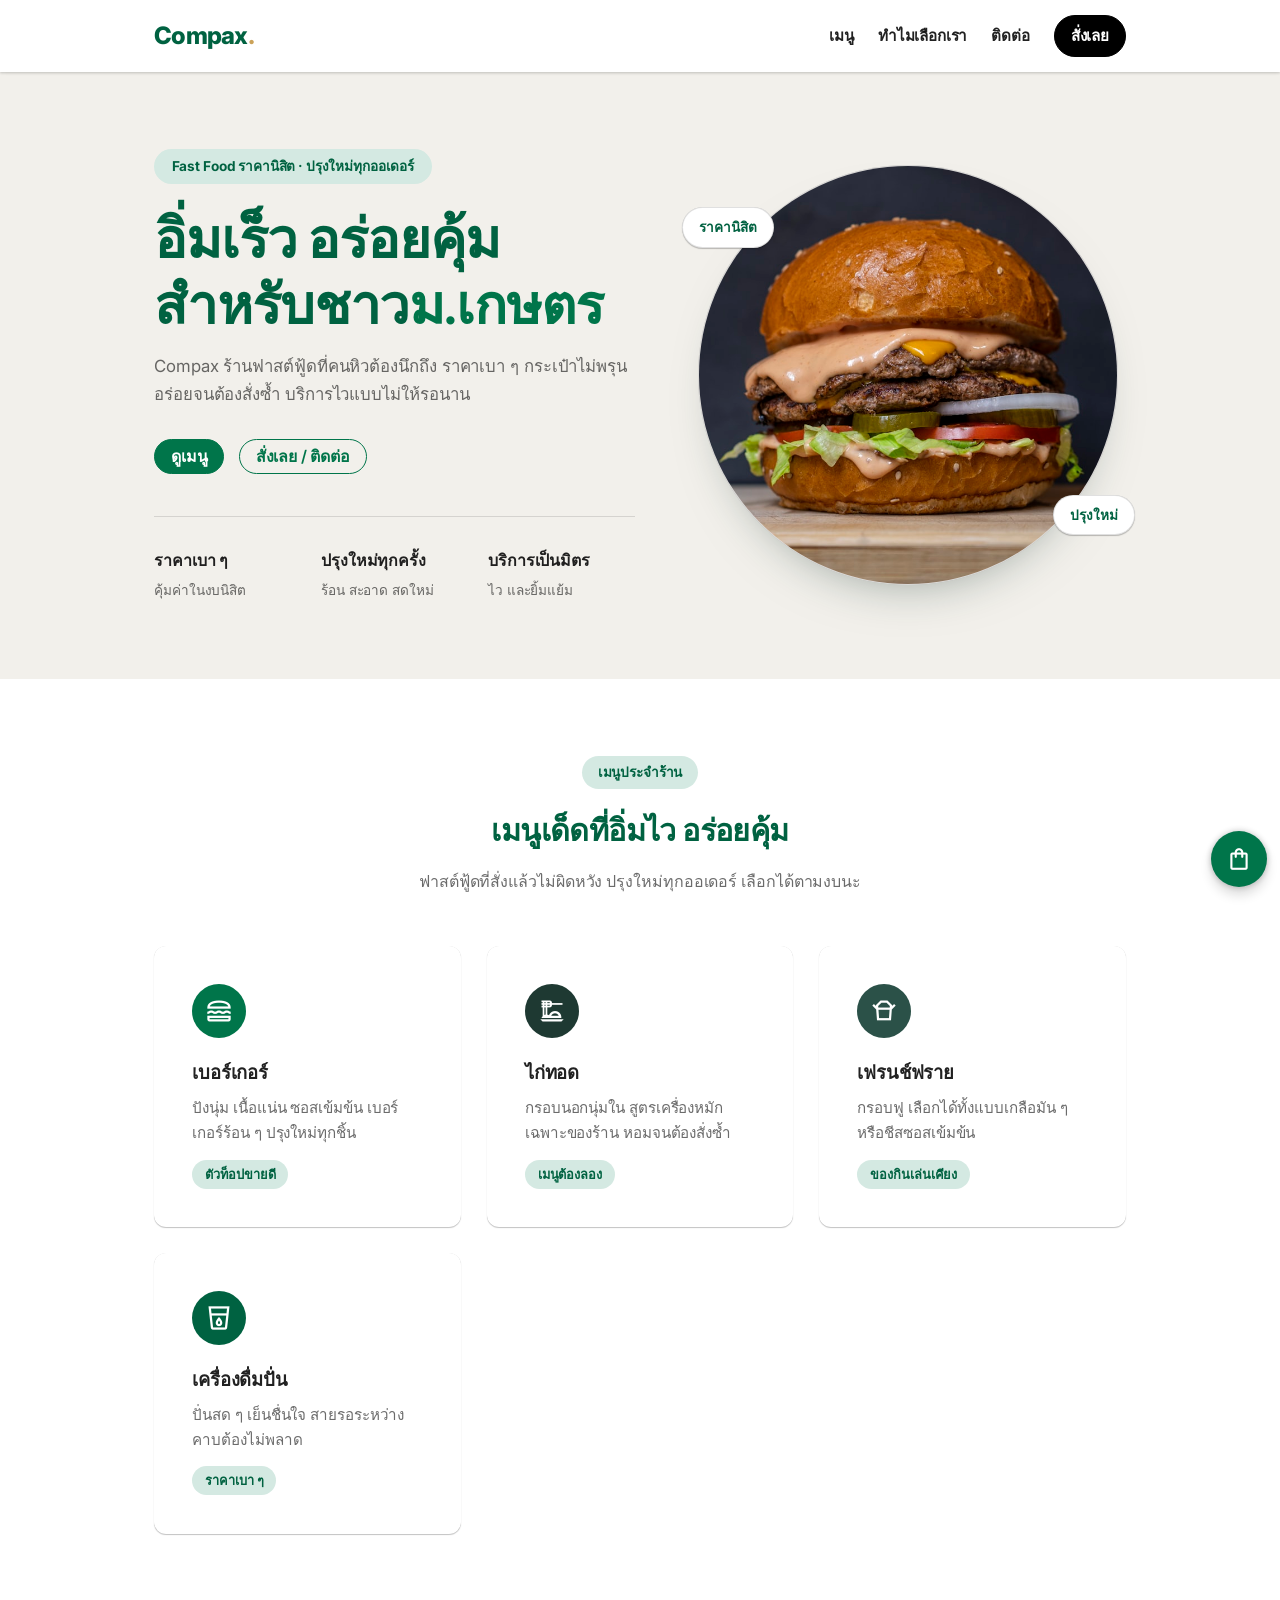
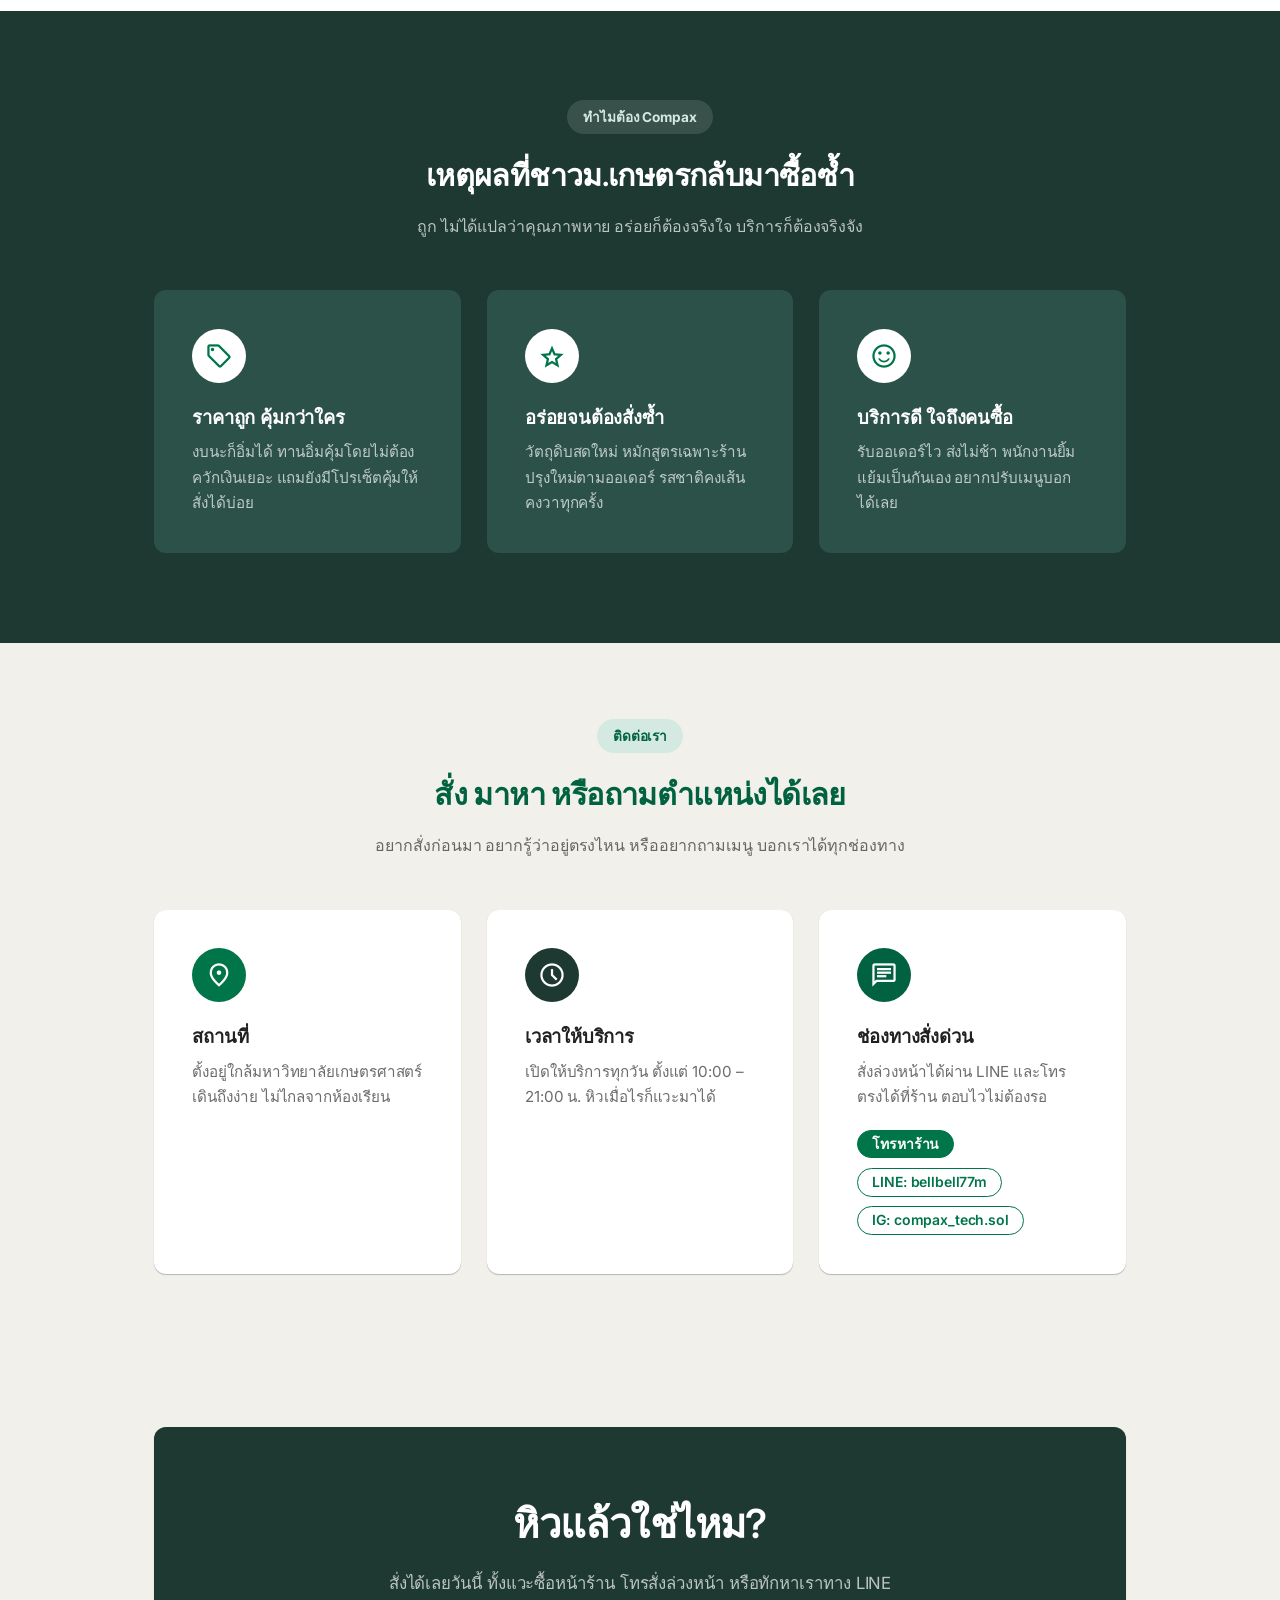
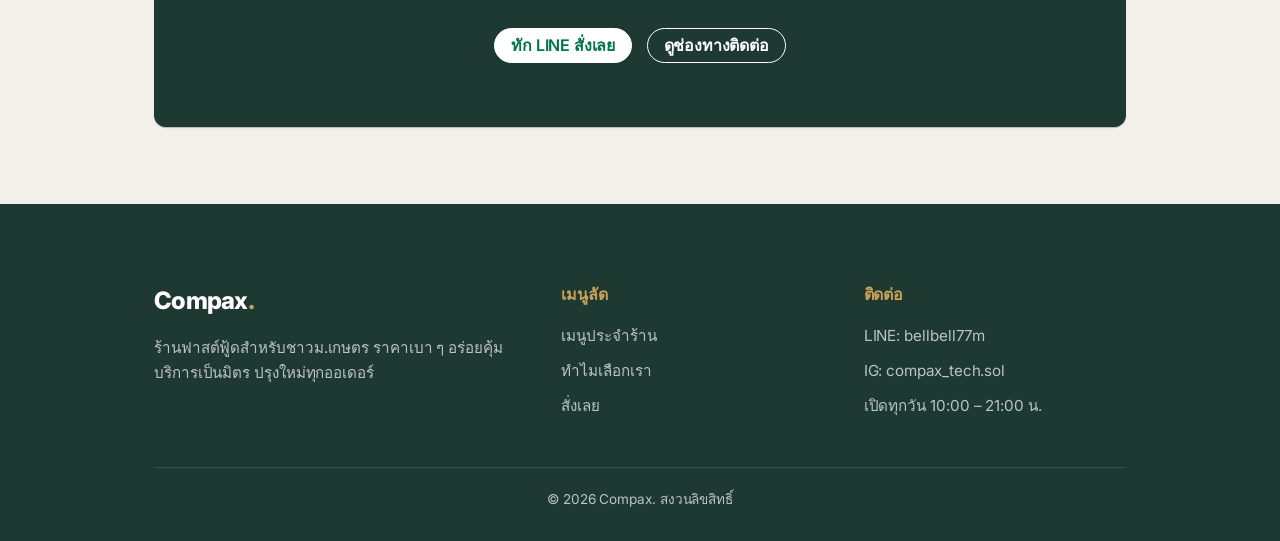
==== index.html @ 062c390a "Update my first website" ====
<!DOCTYPE html>
<html lang="th">
<head>
  <meta charset="UTF-8" />
  <meta name="viewport" content="width=device-width, initial-scale=1.0" />
  <title>Compax — Fast Food ราคานิสิต สำหรับชาวม.เกษตร</title>
  <meta name="description" content="Compax ร้านอาหารฟาสต์ฟู้ด ราคาถูก อร่อย บริการดี ปรุงใหม่ทุกออเดอร์ สำหรับนิสิตมหาวิทยาลัยเกษตรศาสตร์" />
  <link rel="preconnect" href="https://fonts.googleapis.com" />
  <link rel="preconnect" href="https://fonts.gstatic.com" crossorigin />
  <link href="https://fonts.googleapis.com/css2?family=Inter:wght@400;500;600;700;800&display=swap" rel="stylesheet" />
  <link href="https://fonts.googleapis.com/css2?family=Material+Symbols+Outlined:opsz,wght,FILL,GRAD@20..48,100..700,0..1,-50..200" rel="stylesheet" />
  <link rel="stylesheet" href="styles.css" />
</head>
<body>

  <header class="site-header">
    <div class="container header-inner">
      <a href="#hero" class="logo">Compax<span>.</span></a>
      <nav class="nav" id="nav" aria-label="เมนูหลัก">
        <a href="#services">เมนู</a>
        <a href="#why">ทำไมเลือกเรา</a>
        <a href="#contact">ติดต่อ</a>
        <a href="#cta" class="nav-cta">สั่งเลย</a>
      </nav>
      <button class="nav-toggle" id="navToggle" aria-label="เปิดหรือปิดเมนู" aria-expanded="false" aria-controls="nav">
        <span></span><span></span><span></span>
      </button>
    </div>
  </header>

  <main>

    <section class="hero" id="hero">
      <div class="container hero-inner">
        <div class="hero-content">
          <p class="hero-badge">Fast Food ราคานิสิต &middot; ปรุงใหม่ทุกออเดอร์</p>
          <h1>อิ่มเร็ว อร่อยคุ้ม สำหรับชาว<span class="highlight">ม.เกษตร</span></h1>
          <p class="hero-sub">Compax ร้านฟาสต์ฟู้ดที่คนหิวต้องนึกถึง ราคาเบา ๆ กระเป๋าไม่พรุน อร่อยจนต้องสั่งซ้ำ บริการไวแบบไม่ให้รอนาน</p>
          <div class="hero-actions">
            <a href="#services" class="btn btn-primary">ดูเมนู</a>
            <a href="#contact" class="btn btn-ghost">สั่งเลย / ติดต่อ</a>
          </div>
          <ul class="hero-stats">
            <li><strong>ราคาเบา ๆ</strong><span>คุ้มค่าในงบนิสิต</span></li>
            <li><strong>ปรุงใหม่ทุกครั้ง</strong><span>ร้อน สะอาด สดใหม่</span></li>
            <li><strong>บริการเป็นมิตร</strong><span>ไว และยิ้มแย้ม</span></li>
          </ul>
        </div>

        <div class="hero-visual">
          <div class="plate">
            <img src="assets/hero-burger.jpg" alt="เบอร์เกอร์" />
          </div>
          <span class="chip chip-a">ราคานิสิต</span>
          <span class="chip chip-b">ปรุงใหม่</span>
        </div>
      </div>
    </section>

    <section class="section" id="services">
      <div class="container">
        <div class="section-head">
          <span class="eyebrow">เมนูประจำร้าน</span>
          <h2>เมนูเด็ดที่อิ่มไว อร่อยคุ้ม</h2>
          <p>ฟาสต์ฟู้ดที่สั่งแล้วไม่ผิดหวัง ปรุงใหม่ทุกออเดอร์ เลือกได้ตามงบนะ</p>
        </div>
        <div class="grid-cards">
          <article class="card">
            <div class="card-icon icon-green">
              <span class="material-symbols-outlined" aria-hidden="true">lunch_dining</span>
            </div>
            <h3>เบอร์เกอร์</h3>
            <p>ปังนุ่ม เนื้อแน่น ซอสเข้มข้น เบอร์เกอร์ร้อน ๆ ปรุงใหม่ทุกชิ้น</p>
            <span class="card-tag">ตัวท็อปขายดี</span>
          </article>
          <article class="card">
            <div class="card-icon icon-amber">
              <span class="material-symbols-outlined" aria-hidden="true">dinner_dining</span>
            </div>
            <h3>ไก่ทอด</h3>
            <p>กรอบนอกนุ่มใน สูตรเครื่องหมักเฉพาะของร้าน หอมจนต้องสั่งซ้ำ</p>
            <span class="card-tag">เมนูต้องลอง</span>
          </article>
          <article class="card">
            <div class="card-icon icon-red">
              <span class="material-symbols-outlined" aria-hidden="true">takeout_dining</span>
            </div>
            <h3>เฟรนช์ฟราย</h3>
            <p>กรอบฟู เลือกได้ทั้งแบบเกลือมัน ๆ หรือชีสซอสเข้มข้น</p>
            <span class="card-tag">ของกินเล่นเคียง</span>
          </article>
          <article class="card">
            <div class="card-icon icon-blue">
              <span class="material-symbols-outlined" aria-hidden="true">local_drink</span>
            </div>
            <h3>เครื่องดื่มปั่น</h3>
            <p>ปั่นสด ๆ เย็นชื่นใจ สายรอระหว่างคาบต้องไม่พลาด</p>
            <span class="card-tag">ราคาเบา ๆ</span>
          </article>
        </div>
      </div>
    </section>

    <section class="section section-why" id="why">
      <div class="container">
        <div class="section-head">
          <span class="eyebrow eyebrow-inverse">ทำไมต้อง Compax</span>
          <h2>เหตุผลที่ชาวม.เกษตรกลับมาซื้อซ้ำ</h2>
          <p>ถูก ไม่ได้แปลว่าคุณภาพหาย อร่อยก็ต้องจริงใจ บริการก็ต้องจริงจัง</p>
        </div>
        <div class="grid-cards">
          <article class="card card-dark">
            <div class="card-icon icon-green">
              <span class="material-symbols-outlined" aria-hidden="true">sell</span>
            </div>
            <h3>ราคาถูก คุ้มกว่าใคร</h3>
            <p>งบนะก็อิ่มได้ ทานอิ่มคุ้มโดยไม่ต้องควักเงินเยอะ แถมยังมีโปรเซ็ตคุ้มให้สั่งได้บ่อย</p>
          </article>
          <article class="card card-dark">
            <div class="card-icon icon-amber">
              <span class="material-symbols-outlined" aria-hidden="true">star</span>
            </div>
            <h3>อร่อยจนต้องสั่งซ้ำ</h3>
            <p>วัตถุดิบสดใหม่ หมักสูตรเฉพาะร้าน ปรุงใหม่ตามออเดอร์ รสชาติคงเส้นคงวาทุกครั้ง</p>
          </article>
          <article class="card card-dark">
            <div class="card-icon icon-teal">
              <span class="material-symbols-outlined" aria-hidden="true">sentiment_satisfied</span>
            </div>
            <h3>บริการดี ใจถึงคนซื้อ</h3>
            <p>รับออเดอร์ไว ส่งไม่ช้า พนักงานยิ้มแย้มเป็นกันเอง อยากปรับเมนูบอกได้เลย</p>
          </article>
        </div>
      </div>
    </section>

    <section class="section section-cream" id="contact">
      <div class="container">
        <div class="section-head">
          <span class="eyebrow">ติดต่อเรา</span>
          <h2>สั่ง มาหา หรือถามตำแหน่งได้เลย</h2>
          <p>อยากสั่งก่อนมา อยากรู้ว่าอยู่ตรงไหน หรืออยากถามเมนู บอกเราได้ทุกช่องทาง</p>
        </div>
        <div class="grid-cards">
          <article class="card">
            <div class="card-icon icon-green">
              <span class="material-symbols-outlined" aria-hidden="true">location_on</span>
            </div>
            <h3>สถานที่</h3>
            <p>ตั้งอยู่ใกล้มหาวิทยาลัยเกษตรศาสตร์ เดินถึงง่าย ไม่ไกลจากห้องเรียน</p>
          </article>
          <article class="card">
            <div class="card-icon icon-amber">
              <span class="material-symbols-outlined" aria-hidden="true">schedule</span>
            </div>
            <h3>เวลาให้บริการ</h3>
            <p>เปิดให้บริการทุกวัน ตั้งแต่ 10:00 – 21:00 น. หิวเมื่อไรก็แวะมาได้</p>
          </article>
          <article class="card">
            <div class="card-icon icon-blue">
              <span class="material-symbols-outlined" aria-hidden="true">chat</span>
            </div>
            <h3>ช่องทางสั่งด่วน</h3>
            <p>สั่งล่วงหน้าได้ผ่าน LINE และโทรตรงได้ที่ร้าน ตอบไวไม่ต้องรอ</p>
            <div class="contact-links">
              <a href="tel:0000000000" class="btn btn-small btn-primary">โทรหาร้าน</a>
              <a href="https://line.me/ti/p/bellbell77m" class="btn btn-small btn-ghost">LINE: bellbell77m</a>
              <a href="https://instagram.com/compax_tech.sol" class="btn btn-small btn-ghost">IG: compax_tech.sol</a>
            </div>
          </article>
        </div>
      </div>
    </section>

    <section class="section section-cream" id="cta">
      <div class="container">
        <div class="cta-banner">
          <h2>หิวแล้วใช่ไหม?</h2>
          <p>สั่งได้เลยวันนี้ ทั้งแวะซื้อหน้าร้าน โทรสั่งล่วงหน้า หรือทักหาเราทาง LINE</p>
          <div class="cta-actions">
            <a href="https://line.me/ti/p/bellbell77m" class="btn btn-accent">ทัก LINE สั่งเลย</a>
            <a href="#contact" class="btn btn-light">ดูช่องทางติดต่อ</a>
          </div>
        </div>
      </div>
    </section>

  </main>

  <footer class="site-footer">
    <div class="container">
      <div class="footer-grid">
        <div class="footer-brand">
          <a href="#hero" class="logo logo-footer">Compax<span>.</span></a>
          <p>ร้านฟาสต์ฟู้ดสำหรับชาวม.เกษตร ราคาเบา ๆ อร่อยคุ้ม บริการเป็นมิตร ปรุงใหม่ทุกออเดอร์</p>
        </div>
        <div class="footer-col">
          <h4>เมนูลัด</h4>
          <ul>
            <li><a href="#services">เมนูประจำร้าน</a></li>
            <li><a href="#why">ทำไมเลือกเรา</a></li>
            <li><a href="#cta">สั่งเลย</a></li>
          </ul>
        </div>
        <div class="footer-col">
          <h4>ติดต่อ</h4>
          <ul>
            <li>LINE: bellbell77m</li>
            <li>IG: compax_tech.sol</li>
            <li>เปิดทุกวัน 10:00 – 21:00 น.</li>
          </ul>
        </div>
      </div>
      <div class="footer-bottom">
        <p>&copy; 2026 Compax. สงวนลิขสิทธิ์</p>
      </div>
    </div>
  </footer>

  <a class="frap" href="https://line.me/ti/p/bellbell77m" aria-label="สั่งผ่าน LINE">
    <span class="material-symbols-outlined" aria-hidden="true">shopping_bag</span>
  </a>

  <script src="main.js"></script>
</body>
</html>
---- styles.css ----
:root {
  --starbucks: #006241;
  --accent: #00754a;
  --house: #1e3932;
  --uplift: #2b5148;
  --green-light: #d4e9e2;
  --cream: #f2f0eb;
  --ceramic: #edebe9;
  --cool: #f9f9f9;
  --gold: #cba258;
  --ink: rgba(0, 0, 0, 0.87);
  --ink-soft: rgba(0, 0, 0, 0.58);
  --white-soft: rgba(255, 255, 255, 0.7);
  --card-shadow: 0 0 0.5px rgba(0, 0, 0, 0.14), 0 1px 1px rgba(0, 0, 0, 0.24);
  --nav-shadow: 0 1px 3px rgba(0, 0, 0, 0.1), 0 2px 2px rgba(0, 0, 0, 0.06), 0 0 2px rgba(0, 0, 0, 0.07);
  --frap-shadow: 0 0 6px rgba(0, 0, 0, 0.24), 0 8px 12px rgba(0, 0, 0, 0.14);
  --space-2: 0.8rem;
  --space-3: 1.6rem;
  --space-4: 2.4rem;
  --space-5: 3.2rem;
  --space-7: 4.8rem;
}

* {
  margin: 0;
  padding: 0;
  box-sizing: border-box;
}

html {
  scroll-behavior: smooth;
}

body {
  font-family: "Inter", "Helvetica Neue", Helvetica, Arial, "Sukhumvit Set", "Leelawadee UI", "Noto Sans Thai", system-ui, sans-serif;
  color: var(--ink);
  background: var(--cream);
  line-height: 1.65;
  letter-spacing: -0.005em;
  -webkit-font-smoothing: antialiased;
}

img,
svg {
  display: block;
  max-width: 100%;
}

a {
  text-decoration: none;
  color: inherit;
}

ul {
  list-style: none;
}

section {
  scroll-margin-top: 88px;
}

a:focus-visible,
button:focus-visible {
  outline: 3px solid rgba(0, 117, 74, 0.45);
  outline-offset: 2px;
}

.container {
  width: 100%;
  max-width: 1100px;
  margin: 0 auto;
  padding: 0 var(--space-3);
}

@media (min-width: 768px) {
  .container {
    padding: 0 var(--space-4);
  }
}

@media (min-width: 1024px) {
  .container {
    padding: 0 4rem;
  }
}

/* ===== Buttons ===== */

.btn {
  display: inline-flex;
  align-items: center;
  justify-content: center;
  gap: 0.5rem;
  padding: 7px 16px;
  border-radius: 50px;
  font-family: inherit;
  font-weight: 600;
  font-size: 16px;
  letter-spacing: -0.01em;
  line-height: 1.2;
  cursor: pointer;
  transition: all 0.2s ease;
}

.btn:hover {
  filter: brightness(0.94);
}

.btn:active {
  transform: scale(0.95);
}

.btn-primary {
  background: var(--accent);
  color: #ffffff;
  border: 1px solid var(--accent);
}

.btn-ghost {
  background: transparent;
  color: var(--accent);
  border: 1px solid var(--accent);
}

.btn-accent {
  background: #ffffff;
  color: var(--accent);
  border: 1px solid #ffffff;
}

.btn-light {
  background: transparent;
  color: #ffffff;
  border: 1px solid #ffffff;
}

.btn-small {
  padding: 5px 14px;
  font-size: 14px;
}

/* ===== Header ===== */

.site-header {
  position: sticky;
  top: 0;
  z-index: 50;
  background: #ffffff;
  box-shadow: var(--nav-shadow);
}

.header-inner {
  display: flex;
  align-items: center;
  justify-content: space-between;
  height: 72px;
  position: relative;
}

.logo {
  font-size: 1.5rem;
  font-weight: 800;
  letter-spacing: -0.03em;
  color: var(--starbucks);
}

.logo span {
  color: var(--gold);
}

.nav {
  display: flex;
  align-items: center;
  gap: 1.5rem;
}

.nav a {
  font-weight: 600;
  color: var(--ink);
  font-size: 0.95rem;
  letter-spacing: -0.01em;
  transition: color 0.2s ease;
}

.nav a:hover {
  color: var(--accent);
}

.nav .nav-cta {
  background: #000000;
  color: #ffffff;
  border: 1px solid #000000;
  padding: 7px 16px;
  border-radius: 50px;
}

.nav .nav-cta:hover {
  filter: brightness(0.9);
  color: #ffffff;
}

.nav-toggle {
  display: none;
  background: none;
  border: 0;
  cursor: pointer;
  width: 42px;
  height: 42px;
  flex-direction: column;
  align-items: center;
  justify-content: center;
  gap: 5px;
  padding: 0;
}

.nav-toggle span {
  display: block;
  width: 22px;
  height: 2.2px;
  background: var(--ink);
  border-radius: 2px;
  transition: transform 0.25s ease, opacity 0.25s ease;
}

.nav-toggle.active span:nth-child(1) {
  transform: translateY(7.2px) rotate(45deg);
}

.nav-toggle.active span:nth-child(2) {
  opacity: 0;
}

.nav-toggle.active span:nth-child(3) {
  transform: translateY(-7.2px) rotate(-45deg);
}

/* ===== Hero ===== */

.hero {
  background: var(--cream);
}

.hero-inner {
  display: grid;
  grid-template-columns: 1.05fr 0.95fr;
  gap: 3.5rem;
  align-items: center;
  padding-top: var(--space-7);
  padding-bottom: var(--space-7);
}

.hero-badge {
  display: inline-block;
  font-weight: 700;
  color: var(--starbucks);
  background: var(--green-light);
  padding: 0.4rem 1.1rem;
  border-radius: 50px;
  font-size: 0.85rem;
  letter-spacing: -0.01em;
  margin-bottom: 1.4rem;
}

.hero h1 {
  font-size: clamp(2.1rem, 5vw, 3.4rem);
  font-weight: 600;
  line-height: 1.2;
  letter-spacing: -0.02em;
  color: var(--starbucks);
  margin-bottom: 1rem;
}

.hero h1 .highlight {
  color: var(--accent);
}

.hero-sub {
  color: var(--ink-soft);
  font-size: 1.05rem;
  max-width: 34rem;
  margin-bottom: 1.9rem;
}

.hero-actions {
  display: flex;
  flex-wrap: wrap;
  gap: 0.9rem;
}

.hero-stats {
  display: grid;
  grid-template-columns: repeat(3, 1fr);
  gap: 1.25rem;
  max-width: 540px;
  margin-top: 2.6rem;
  padding-top: 1.9rem;
  border-top: 1px solid rgba(0, 0, 0, 0.12);
}

.hero-stats strong {
  display: block;
  font-size: 1rem;
  font-weight: 600;
  margin-bottom: 0.15rem;
}

.hero-stats span {
  color: var(--ink-soft);
  font-size: 0.85rem;
}

.hero-visual {
  display: flex;
  align-items: center;
  justify-content: center;
  position: relative;
}

.plate {
  width: min(420px, 100%);
  aspect-ratio: 1;
  border-radius: 50%;
  background: var(--ceramic);
  border: 1px solid rgba(0, 0, 0, 0.08);
  display: flex;
  align-items: center;
  justify-content: center;
  box-shadow: 0 0 0.5px rgba(0, 0, 0, 0.14), 0 24px 50px -30px rgba(30, 57, 50, 0.5);
  position: relative;
}

.plate img {
  width: 100%;
  height: 100%;
  object-fit: cover;
  border-radius: 50%;
}

.chip {
  position: absolute;
  background: #ffffff;
  border: 1px solid rgba(0, 0, 0, 0.12);
  padding: 0.5rem 1rem;
  border-radius: 50px;
  font-weight: 600;
  font-size: 0.85rem;
  color: var(--starbucks);
  box-shadow: var(--card-shadow);
}

.chip-a {
  top: 10%;
  left: -2%;
}

.chip-b {
  bottom: 12%;
  right: -2%;
}

/* ===== Sections ===== */

.section {
  background: #ffffff;
  padding: var(--space-7) 0;
}

.section-cream {
  background: var(--cream);
}

.section-why {
  background: var(--house);
  color: #ffffff;
  padding: 5.6rem 0;
}

.section-head {
  max-width: 680px;
  margin: 0 auto 3.2rem;
  text-align: center;
}

.eyebrow {
  display: inline-block;
  font-weight: 700;
  color: var(--starbucks);
  background: var(--green-light);
  padding: 0.35rem 1rem;
  border-radius: 50px;
  font-size: 0.85rem;
  letter-spacing: -0.01em;
  margin-bottom: 1rem;
}

.eyebrow-inverse {
  color: var(--green-light);
  background: rgba(255, 255, 255, 0.12);
}

.section-head h2 {
  font-size: clamp(1.5rem, 3vw, 1.9rem);
  font-weight: 600;
  letter-spacing: -0.02em;
  color: var(--starbucks);
}

.section-head p {
  color: var(--ink-soft);
  margin-top: 0.8rem;
  font-size: 1rem;
}

.section-why .section-head h2 {
  color: #ffffff;
}

.section-why .section-head p {
  color: var(--white-soft);
}

.grid-cards {
  display: grid;
  grid-template-columns: repeat(auto-fit, minmax(240px, 1fr));
  gap: var(--space-3);
}

/* ===== Cards ===== */

.card {
  background: #ffffff;
  border-radius: 12px;
  padding: var(--space-4);
  box-shadow: var(--card-shadow);
  transition: all 0.2s ease;
}

.card:hover {
  box-shadow: 0 0 0.5px rgba(0, 0, 0, 0.16), 0 3px 6px rgba(0, 0, 0, 0.12);
}

.card-dark {
  background: var(--uplift);
  box-shadow: none;
}

.card-dark:hover {
  box-shadow: none;
  background: #356051;
}

.card-icon {
  width: 54px;
  height: 54px;
  border-radius: 50%;
  display: flex;
  align-items: center;
  justify-content: center;
  color: #ffffff;
  margin-bottom: 1.2rem;
}

.card-icon .material-symbols-outlined {
  font-size: 28px;
  line-height: 1;
  user-select: none;
}

.card-dark .card-icon {
  background: #ffffff;
  color: var(--accent);
}

.icon-green {
  background: var(--accent);
}

.icon-amber {
  background: var(--house);
}

.icon-red {
  background: var(--uplift);
}

.icon-blue {
  background: var(--starbucks);
}

.icon-teal {
  background: var(--uplift);
}

.card h3 {
  font-size: 1.15rem;
  font-weight: 600;
  letter-spacing: -0.01em;
  margin-bottom: 0.45rem;
}

.card-dark h3 {
  color: #ffffff;
}

.card p {
  color: var(--ink-soft);
  font-size: 0.95rem;
}

.card-dark p {
  color: var(--white-soft);
}

.card-tag {
  display: inline-block;
  margin-top: 0.9rem;
  font-size: 0.8rem;
  font-weight: 700;
  color: var(--starbucks);
  background: var(--green-light);
  padding: 0.25rem 0.8rem;
  border-radius: 50px;
}

.contact-links {
  display: flex;
  flex-wrap: wrap;
  gap: 0.6rem;
  margin-top: 1.3rem;
}

/* ===== CTA Banner ===== */

.cta-banner {
  background: var(--house);
  color: #ffffff;
  border-radius: 12px;
  padding: 4rem 1.6rem;
  text-align: center;
  box-shadow: var(--card-shadow);
}

.cta-banner h2 {
  font-size: clamp(1.8rem, 4vw, 2.5rem);
  font-weight: 600;
  letter-spacing: -0.02em;
  color: #ffffff;
  margin-bottom: 0.8rem;
}

.cta-banner p {
  color: var(--white-soft);
  max-width: 34rem;
  margin: 0 auto 1.9rem;
  font-size: 1.05rem;
}

.cta-actions {
  display: flex;
  flex-wrap: wrap;
  justify-content: center;
  gap: 0.9rem;
}

/* ===== Floating Order Button ===== */

.frap {
  position: fixed;
  right: 0.8rem;
  bottom: 0.8rem;
  z-index: 60;
  width: 56px;
  height: 56px;
  border-radius: 50%;
  background: var(--accent);
  color: #ffffff;
  display: flex;
  align-items: center;
  justify-content: center;
  box-shadow: var(--frap-shadow);
  transition: all 0.2s ease;
}

.frap:hover {
  background: var(--starbucks);
}

.frap:active {
  transform: scale(0.95);
  box-shadow: 0 8px 12px rgba(0, 0, 0, 0);
}

.frap .material-symbols-outlined {
  font-size: 26px;
  line-height: 1;
  user-select: none;
}

/* ===== Footer ===== */

.site-footer {
  background: var(--house);
  color: var(--white-soft);
  padding: 4.8rem 0 1.9rem;
}

.footer-grid {
  display: grid;
  grid-template-columns: 1.4fr 1fr 1fr;
  gap: 2.5rem;
}

.logo-footer {
  display: inline-block;
  color: #ffffff;
  margin-bottom: 0.9rem;
}

.logo-footer span {
  color: var(--gold);
}

.footer-brand p {
  font-size: 0.95rem;
  max-width: 26rem;
}

.footer-col h4 {
  color: var(--gold);
  font-size: 1rem;
  font-weight: 700;
  letter-spacing: -0.01em;
  margin-bottom: 1rem;
}

.footer-col li {
  margin-bottom: 0.6rem;
  font-size: 0.95rem;
}

.footer-col a:hover {
  color: var(--green-light);
}

.footer-bottom {
  border-top: 1px solid rgba(255, 255, 255, 0.12);
  margin-top: 2.5rem;
  padding-top: 1.25rem;
  text-align: center;
  font-size: 0.85rem;
}

/* ===== Responsive ===== */

@media (max-width: 900px) {
  .hero-inner {
    grid-template-columns: 1fr;
    text-align: center;
    gap: 2.75rem;
    padding-top: 4rem;
    padding-bottom: 4rem;
  }

  .hero-sub {
    margin-left: auto;
    margin-right: auto;
  }

  .hero-actions,
  .hero-stats {
    justify-content: center;
    margin-left: auto;
    margin-right: auto;
  }

  .hero-visual {
    order: -1;
  }

  .plate {
    width: min(300px, 80%);
  }

  .footer-grid {
    grid-template-columns: 1fr;
    gap: 2rem;
  }
}

@media (max-width: 560px) {
  .hero-stats {
    grid-template-columns: 1fr;
    gap: 0.75rem;
    text-align: left;
  }

  .section {
    padding: 3.5rem 0;
  }

  .section-why {
    padding: 4rem 0;
  }

  .chip-a {
    left: 2%;
  }

  .chip-b {
    right: 2%;
  }
}

@media (max-width: 480px) {
  .btn {
    width: 100%;
  }

  .contact-links .btn {
    width: auto;
  }
}

@media (max-width: 760px) {
  .nav-toggle {
    display: flex;
  }

  .nav {
    display: none;
    flex-direction: column;
    align-items: stretch;
    gap: 0.25rem;
    position: absolute;
    top: 72px;
    left: 0;
    right: 0;
    background: var(--cool);
    padding: 1.5rem var(--space-3);
    border-top: 1px solid rgba(0, 0, 0, 0.06);
    box-shadow: var(--nav-shadow);
  }

  .nav.open {
    display: flex;
  }

  .nav a {
    padding: 0.6rem 0;
    font-size: 1.1rem;
    font-weight: 500;
  }

  .nav .nav-cta {
    margin-top: 0.5rem;
    width: 100%;
    text-align: center;
  }
}
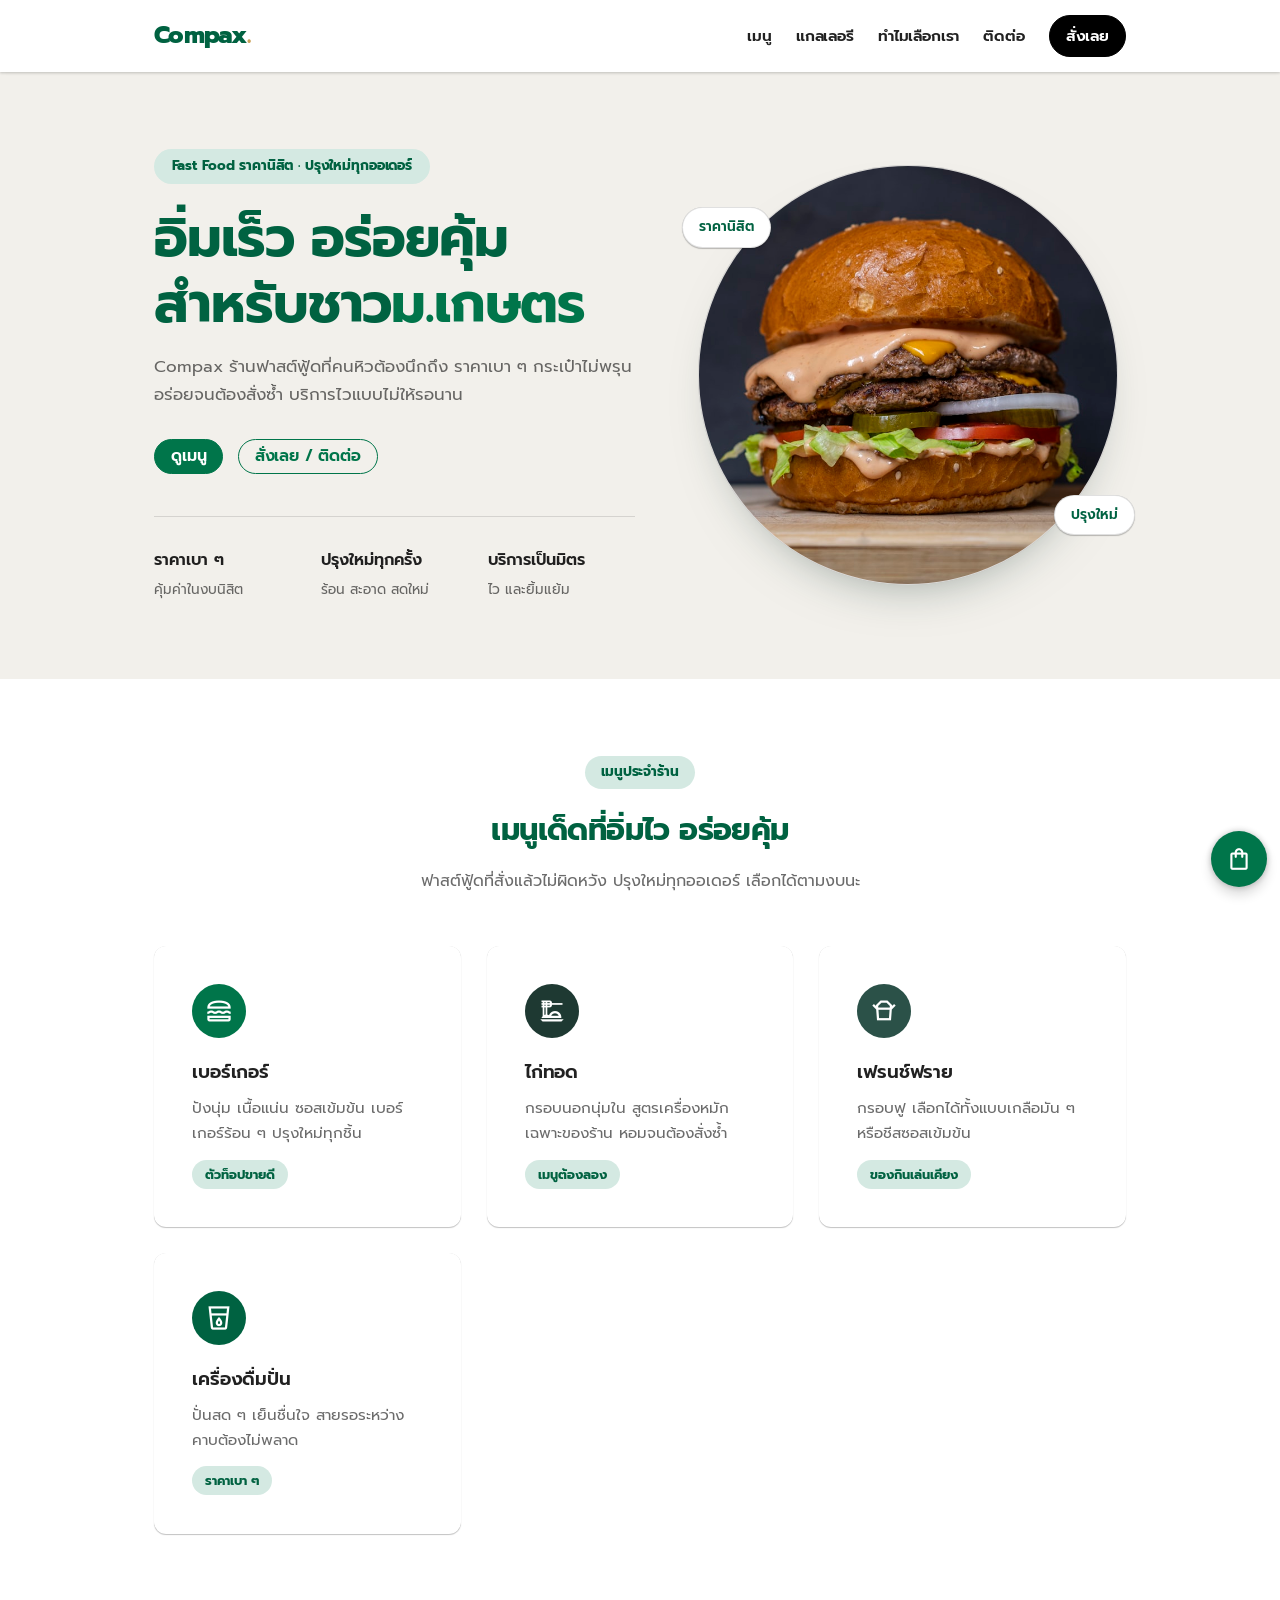
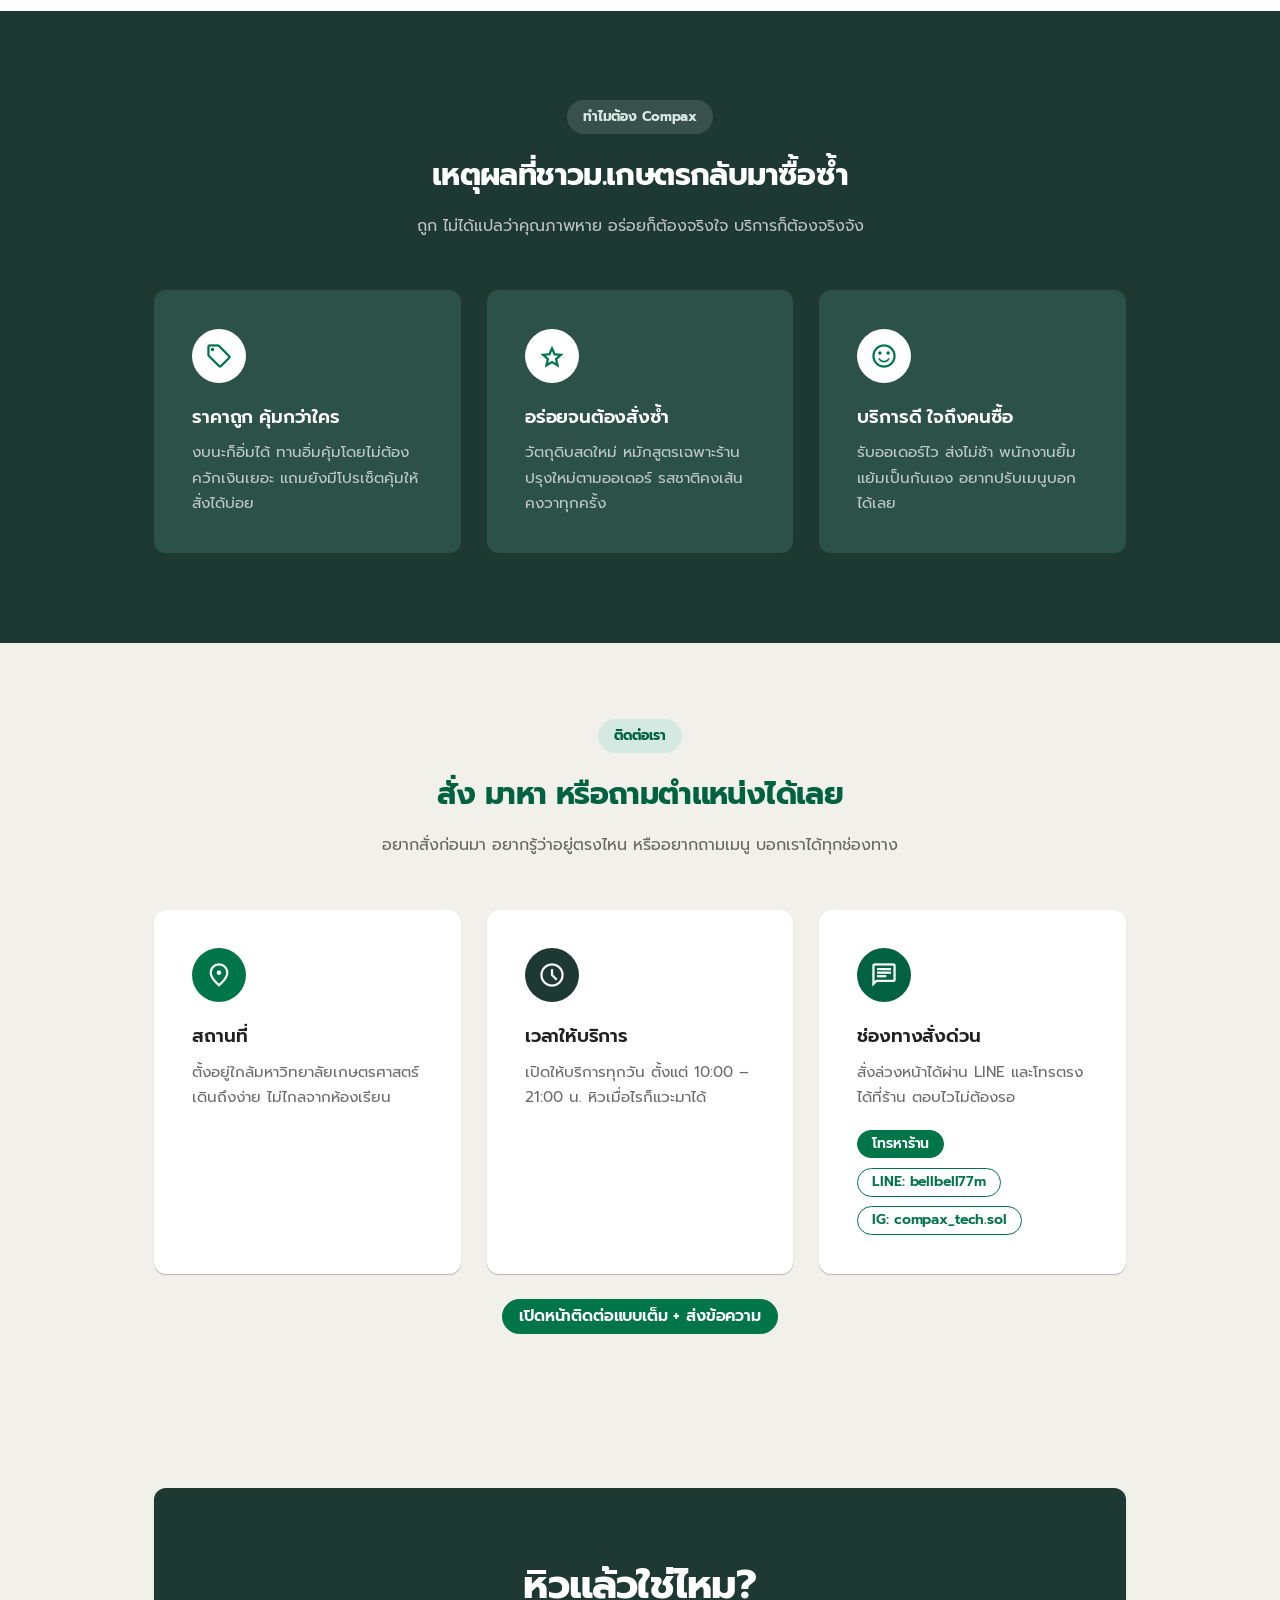
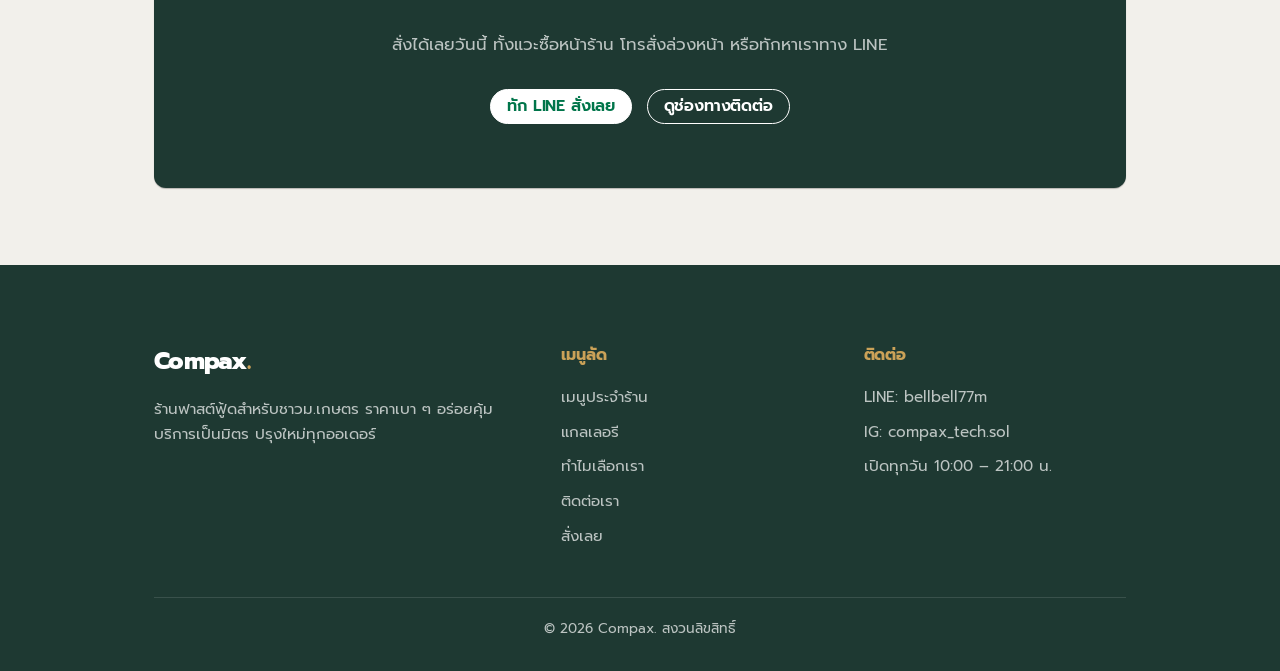
==== commit 2a27b772: "Add files via upload" ====
--- a/index.html
+++ b/index.html
@@ -7,7 +7,7 @@
   <meta name="description" content="Compax ร้านอาหารฟาสต์ฟู้ด ราคาถูก อร่อย บริการดี ปรุงใหม่ทุกออเดอร์ สำหรับนิสิตมหาวิทยาลัยเกษตรศาสตร์" />
   <link rel="preconnect" href="https://fonts.googleapis.com" />
   <link rel="preconnect" href="https://fonts.gstatic.com" crossorigin />
-  <link href="https://fonts.googleapis.com/css2?family=Inter:wght@400;500;600;700;800&display=swap" rel="stylesheet" />
+  <link href="https://fonts.googleapis.com/css2?family=Prompt:wght@400;500;600;700;800&display=swap" rel="stylesheet" />
   <link href="https://fonts.googleapis.com/css2?family=Material+Symbols+Outlined:opsz,wght,FILL,GRAD@20..48,100..700,0..1,-50..200" rel="stylesheet" />
   <link rel="stylesheet" href="styles.css" />
 </head>
@@ -18,8 +18,9 @@
       <a href="#hero" class="logo">Compax<span>.</span></a>
       <nav class="nav" id="nav" aria-label="เมนูหลัก">
         <a href="#services">เมนู</a>
+        <a href="portfolio.html">แกลเลอรี</a>
         <a href="#why">ทำไมเลือกเรา</a>
-        <a href="#contact">ติดต่อ</a>
+        <a href="contact.html">ติดต่อ</a>
         <a href="#cta" class="nav-cta">สั่งเลย</a>
       </nav>
       <button class="nav-toggle" id="navToggle" aria-label="เปิดหรือปิดเมนู" aria-expanded="false" aria-controls="nav">
@@ -32,7 +33,7 @@
 
     <section class="hero" id="hero">
       <div class="container hero-inner">
-        <div class="hero-content">
+        <div>
           <p class="hero-badge">Fast Food ราคานิสิต &middot; ปรุงใหม่ทุกออเดอร์</p>
           <h1>อิ่มเร็ว อร่อยคุ้ม สำหรับชาว<span class="highlight">ม.เกษตร</span></h1>
           <p class="hero-sub">Compax ร้านฟาสต์ฟู้ดที่คนหิวต้องนึกถึง ราคาเบา ๆ กระเป๋าไม่พรุน อร่อยจนต้องสั่งซ้ำ บริการไวแบบไม่ให้รอนาน</p>
@@ -169,6 +170,9 @@
             </div>
           </article>
         </div>
+        <div class="map-actions">
+          <a href="contact.html" class="btn btn-primary">เปิดหน้าติดต่อแบบเต็ม + ส่งข้อความ</a>
+        </div>
       </div>
     </section>
 
@@ -179,7 +183,7 @@
           <p>สั่งได้เลยวันนี้ ทั้งแวะซื้อหน้าร้าน โทรสั่งล่วงหน้า หรือทักหาเราทาง LINE</p>
           <div class="cta-actions">
             <a href="https://line.me/ti/p/bellbell77m" class="btn btn-accent">ทัก LINE สั่งเลย</a>
-            <a href="#contact" class="btn btn-light">ดูช่องทางติดต่อ</a>
+            <a href="contact.html" class="btn btn-light">ดูช่องทางติดต่อ</a>
           </div>
         </div>
       </div>
@@ -198,7 +202,9 @@
           <h4>เมนูลัด</h4>
           <ul>
             <li><a href="#services">เมนูประจำร้าน</a></li>
+            <li><a href="portfolio.html">แกลเลอรี</a></li>
             <li><a href="#why">ทำไมเลือกเรา</a></li>
+            <li><a href="contact.html">ติดต่อเรา</a></li>
             <li><a href="#cta">สั่งเลย</a></li>
           </ul>
         </div>
--- a/styles.css
+++ b/styles.css
@@ -32,11 +32,11 @@
 }
 
 body {
-  font-family: "Inter", "Helvetica Neue", Helvetica, Arial, "Sukhumvit Set", "Leelawadee UI", "Noto Sans Thai", system-ui, sans-serif;
+  font-family: "Prompt", "Sukhumvit Set", "Leelawadee UI", "Noto Sans Thai", system-ui, sans-serif;
   color: var(--ink);
   background: var(--cream);
   line-height: 1.65;
-  letter-spacing: -0.005em;
+  letter-spacing: 0;
   -webkit-font-smoothing: antialiased;
 }
 
@@ -263,7 +263,7 @@
 
 .hero h1 {
   font-size: clamp(2.1rem, 5vw, 3.4rem);
-  font-weight: 600;
+  font-weight: 700;
   line-height: 1.2;
   letter-spacing: -0.02em;
   color: var(--starbucks);
@@ -398,9 +398,10 @@
   background: rgba(255, 255, 255, 0.12);
 }
 
+.section-head h1,
 .section-head h2 {
   font-size: clamp(1.5rem, 3vw, 1.9rem);
-  font-weight: 600;
+  font-weight: 700;
   letter-spacing: -0.02em;
   color: var(--starbucks);
 }
@@ -529,6 +530,63 @@
   margin-top: 1.3rem;
 }
 
+/* ===== Portfolio Gallery ===== */
+
+.filter-bar {
+  display: flex;
+  flex-wrap: wrap;
+  justify-content: center;
+  gap: 0.6rem;
+  margin-bottom: 2.4rem;
+}
+
+.filter-btn {
+  padding: 7px 18px;
+  border-radius: 50px;
+  border: 1px solid var(--accent);
+  background: transparent;
+  color: var(--accent);
+  font-family: inherit;
+  font-weight: 600;
+  font-size: 15px;
+  letter-spacing: -0.01em;
+  cursor: pointer;
+  transition: all 0.2s ease;
+}
+
+.filter-btn:hover {
+  filter: brightness(0.94);
+}
+
+.filter-btn:active {
+  transform: scale(0.95);
+}
+
+.filter-btn.active {
+  background: var(--accent);
+  color: #ffffff;
+  border-color: var(--accent);
+}
+
+.pf-card {
+  padding: 0;
+  overflow: hidden;
+}
+
+.pf-card.hide {
+  display: none;
+}
+
+.pf-card img {
+  width: 100%;
+  aspect-ratio: 4 / 3;
+  object-fit: cover;
+}
+
+.pf-body {
+  padding: var(--space-3);
+}
+
 /* ===== CTA Banner ===== */
 
 .cta-banner {
@@ -542,7 +600,7 @@
 
 .cta-banner h2 {
   font-size: clamp(1.8rem, 4vw, 2.5rem);
-  font-weight: 600;
+  font-weight: 700;
   letter-spacing: -0.02em;
   color: #ffffff;
   margin-bottom: 0.8rem;
@@ -718,6 +776,196 @@
 
   .contact-links .btn {
     width: auto;
+  }
+}
+
+.nav a.active {
+  color: var(--accent);
+}
+
+/* ===== Contact Page ===== */
+
+.page-hero {
+  background: var(--cream);
+  padding: 4rem 0 2.5rem;
+  text-align: center;
+}
+
+.page-hero h1 {
+  font-size: clamp(2rem, 5vw, 3rem);
+  font-weight: 700;
+  letter-spacing: -0.02em;
+  color: var(--starbucks);
+  margin-bottom: 0.8rem;
+}
+
+.page-hero p {
+  color: var(--ink-soft);
+  max-width: 36rem;
+  margin: 0 auto 1.8rem;
+  font-size: 1.05rem;
+}
+
+.page-hero-actions {
+  display: flex;
+  flex-wrap: wrap;
+  justify-content: center;
+  gap: 0.9rem;
+}
+
+.section-contact {
+  padding-top: 2.5rem;
+}
+
+.contact-grid {
+  display: grid;
+  grid-template-columns: 1fr 1.1fr;
+  gap: var(--space-4);
+  align-items: start;
+}
+
+.contact-info {
+  display: grid;
+  gap: var(--space-3);
+}
+
+.contact-list {
+  margin-top: 1rem;
+  display: grid;
+  gap: 0.35rem;
+  font-size: 0.95rem;
+}
+
+.contact-list a {
+  color: var(--accent);
+  font-weight: 600;
+}
+
+.contact-list a:hover {
+  text-decoration: underline;
+}
+
+.contact-form h2 {
+  font-size: 1.35rem;
+  font-weight: 700;
+  letter-spacing: -0.01em;
+  margin-bottom: 0.3rem;
+}
+
+.form-sub {
+  color: var(--ink-soft);
+  font-size: 0.95rem;
+  margin-bottom: 1.5rem;
+}
+
+.form-group {
+  display: grid;
+  gap: 0.4rem;
+  margin-bottom: 1.1rem;
+}
+
+.form-row {
+  display: grid;
+  grid-template-columns: 1fr 1fr;
+  gap: 1rem;
+}
+
+.form-group label {
+  font-weight: 600;
+  font-size: 0.92rem;
+}
+
+.form-group input,
+.form-group select,
+.form-group textarea {
+  font-family: inherit;
+  font-size: 0.95rem;
+  padding: 0.7rem 0.9rem;
+  border-radius: 10px;
+  border: 1px solid rgba(0, 0, 0, 0.15);
+  background: #fff;
+  color: var(--ink);
+  width: 100%;
+}
+
+.form-group input:focus,
+.form-group select:focus,
+.form-group textarea:focus {
+  outline: 3px solid rgba(0, 117, 74, 0.25);
+  border-color: var(--accent);
+}
+
+.form-group textarea {
+  resize: vertical;
+  min-height: 120px;
+}
+
+.btn-full {
+  width: 100%;
+}
+
+.form-error {
+  background: #fdecea;
+  color: #b3261e;
+  border: 1px solid rgba(179, 38, 30, 0.25);
+  padding: 0.7rem 0.9rem;
+  border-radius: 10px;
+  font-size: 0.9rem;
+  margin-bottom: 1rem;
+}
+
+.form-success {
+  background: var(--green-light);
+  color: var(--starbucks);
+  border: 1px solid rgba(0, 98, 65, 0.25);
+  padding: 0.7rem 0.9rem;
+  border-radius: 10px;
+  font-size: 0.9rem;
+  margin-bottom: 1rem;
+}
+
+.form-note {
+  text-align: center;
+  color: var(--ink-soft);
+  font-size: 0.88rem;
+  margin-top: 1rem;
+}
+
+.form-note a {
+  color: var(--accent);
+  font-weight: 700;
+}
+
+.map-wrap {
+  border-radius: 12px;
+  overflow: hidden;
+  box-shadow: var(--card-shadow);
+  background: #fff;
+}
+
+.map-wrap iframe {
+  width: 100%;
+  height: 380px;
+  border: 0;
+  display: block;
+}
+
+.map-actions {
+  display: flex;
+  flex-wrap: wrap;
+  justify-content: center;
+  gap: 0.9rem;
+  margin-top: 1.6rem;
+}
+
+@media (max-width: 900px) {
+  .contact-grid {
+    grid-template-columns: 1fr;
+  }
+
+  .form-row {
+    grid-template-columns: 1fr;
+    gap: 0;
   }
 }
 
